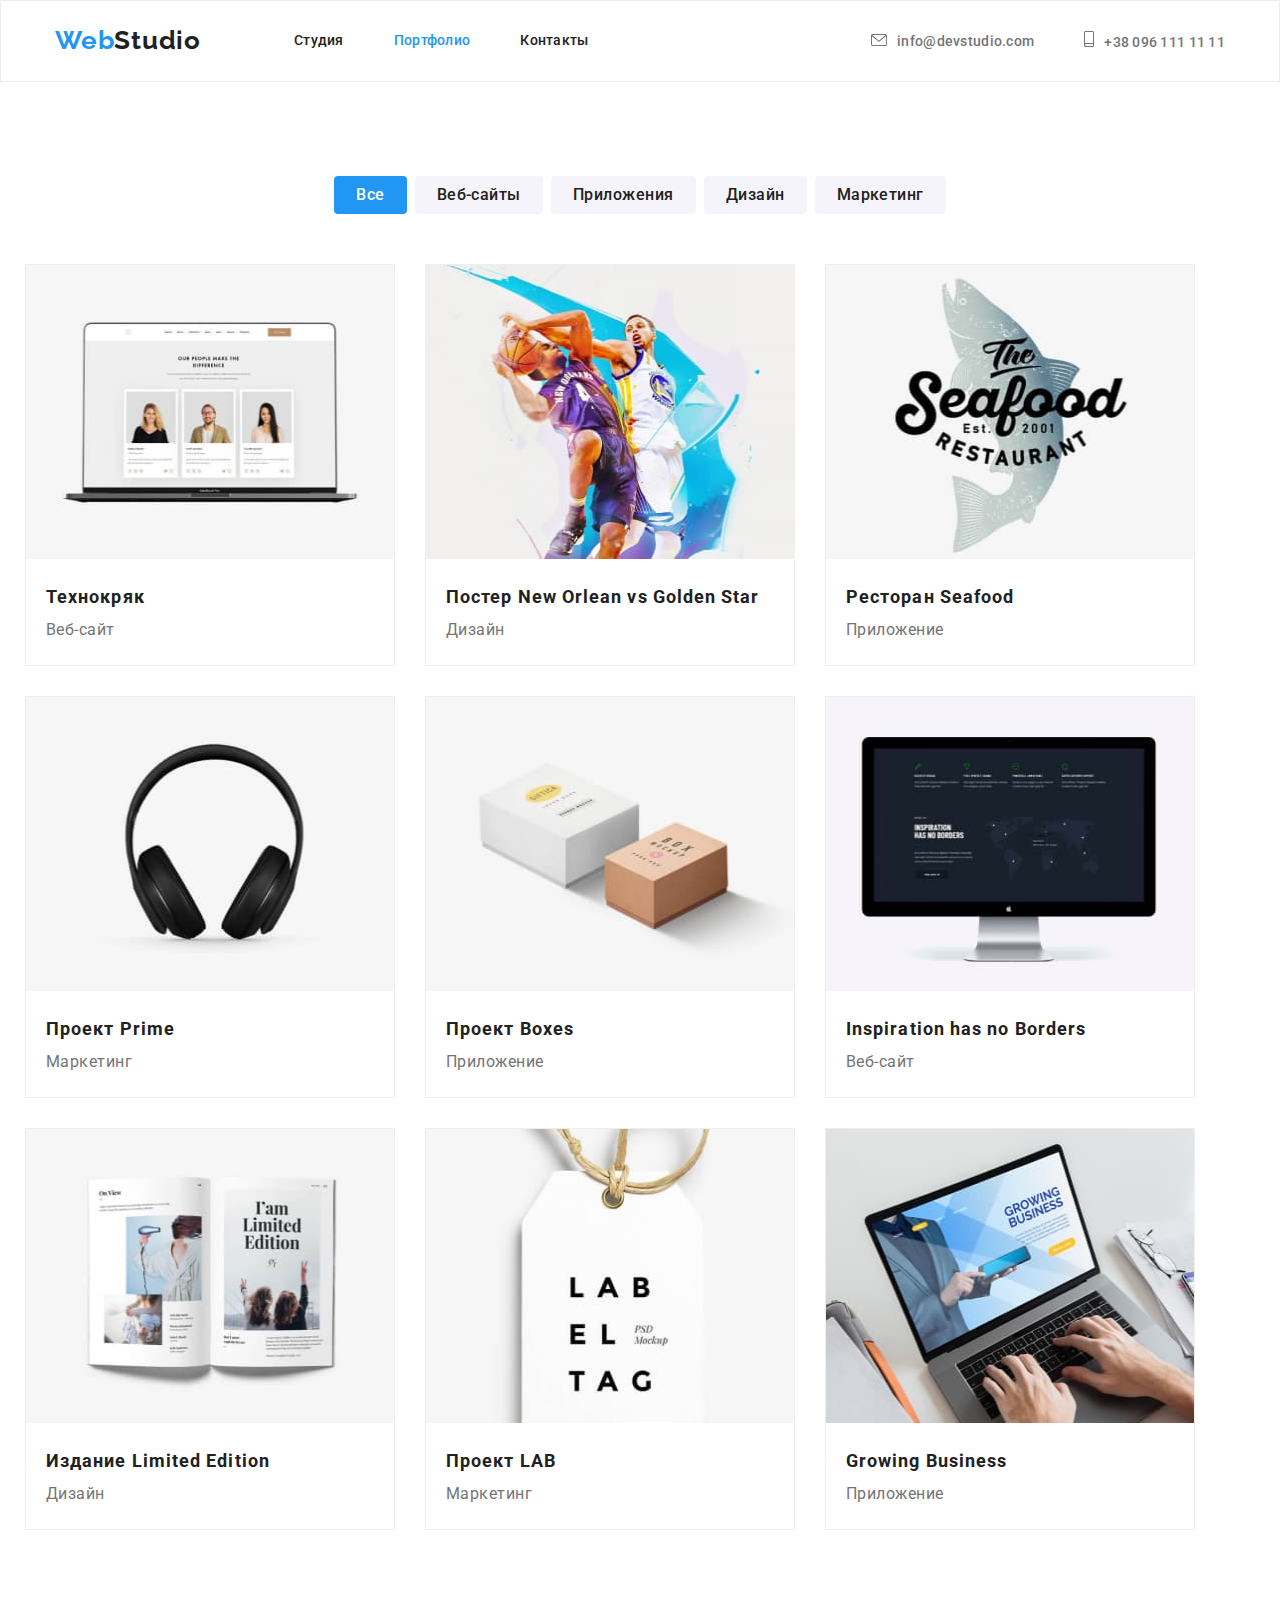
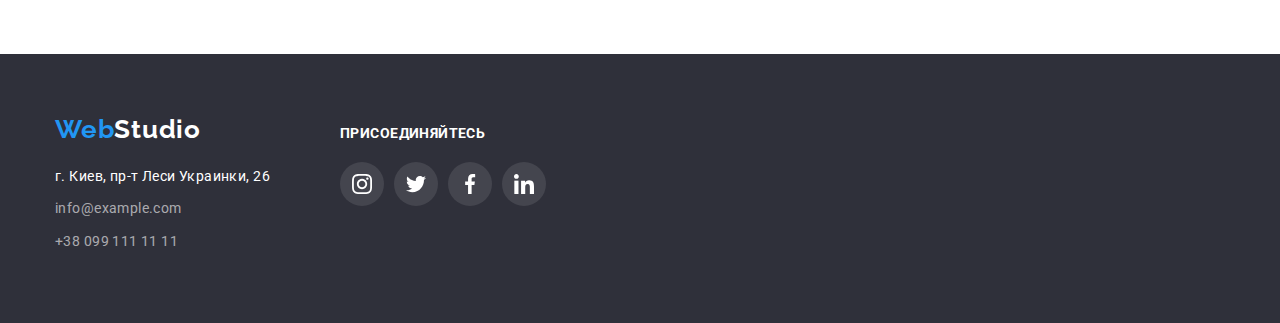
==== portfolio.html @ 17226422 "first-com" ====
<!DOCTYPE html>
<html lang="ru">

<head>
    <meta charset="UTF-8">
    <meta http-equiv="X-UA-Compatible" content="IE=edge">
    <meta name="viewport" content="width=device-width, initial-scale=1.0">
    <title>Портфолио</title>
    <link
        href="https://fonts.googleapis.com/css2?family=Raleway:wght@700&family=Roboto:wght@400;500;700;900&display=swap"
        rel="stylesheet">
    <link rel="stylesheet"
        href="https://github.com/sindresorhus/modern-normalize/blob/main/modern-normalize.css">
    <link rel="stylesheet" href="./css/styles.css">
</head>

<body>
    <header class="page-header">
        <div class="container header-container">
            <nav class="header-navigation">
                <a href="WebStudio" class="logo"><span
                        class="accent">Web</span>Studio</a>
                <ul class="header-list list">
                    <li class="header-item"><a href="./index.html"
                            class="header-link link">Студия</a></li>
                    <li class="header-item"><a href=""
                            class="header-link link current">Портфолио</a></li>
                    <li class="header-item"><a href=""
                            class="header-link link">Контакты</a></li>
                </ul>
            </nav>
            <ul class="connection-list list">
                <li class="list-item"><a class="list-link link"
                        href="maito:info@devstudio.com">
                        <svg class="list-link-icon" width="16" height="12">
                            <use href="./images/icons.svg#icon-envelope"></use>
                        </svg>info@devstudio.com</a></li>
                <li class="list-item"><a class="list-link link"
                        href="tel:+380961111111">
                        <svg class="list-link-icon" width="10" height="16">
                            <use href="./images/icons.svg#icon-smartphone">
                            </use>
                        </svg>+38 096 111 11 11</a></li>
            </ul>
        </div>
    </header>
    <main>
        <section class="portfolio">
            <div class="container">
                <h1 class="visually-hidden">Наши роботы</h1>
                <ul class="portfolio-list">
                    <li class="portfolio-item list"><button
                            class="portfolio-btn current"
                            type="button">Все</button></li>
                    <li class="portfolio-item list"><button
                            class="portfolio-btn"
                            type="button">Веб-сайты</button></li>
                    <li class="portfolio-item list"><button
                            class="portfolio-btn"
                            type="button">Приложения</button></li>
                    <li class="portfolio-item list"><button
                            class="portfolio-btn" type="button">Дизайн</button>
                    </li>
                    <li class="portfolio-item list"><button
                            class="portfolio-btn"
                            type="button">Маркетинг</button></li>
                </ul>
                <ul class="areas">
                    <li class="areas-list list">
                        <a href="" class="areas-link link">
                            <div class="areas-list-wrap"><img class="areas-img"
                                    src="./images/portfolio-1.jpg"
                                    alt="Менеджери команди" width="370"
                                    height="294">
                                <p class="areas-top-text">Технокряк это
                                    современная
                                    площадка распространения коронавируса.
                                    Компании
                                    используют эту платформу для цифрового
                                    шпионажа и атак на защищённые сервера
                                    конкурентов.
                                </p>
                            </div>
                            <div class="areas-info">
                                <h2 class="project">Технокряк</h2>
                                <p class="project-type">Веб-сайт</p>
                            </div>
                        </a>

                    </li>
                    <li class="areas-list list">
                        <a href="" class="areas-link link">
                            <img class="areas-img"
                                src="./images/portfolio-2.jpg" alt="Баскетбол"
                                width="370" height="294">
                            <div class="areas-info">
                                <h2 class="project">Постер <span lang="en">New
                                        Orlean vs Golden Star</span> </h2>
                                <p class="project-type">Дизайн</p>
                            </div>
                        </a>
                    </li>
                    <li class="areas-list list">
                        <a href="" class="areas-link link">
                            <img class="areas-img"
                                src="./images/portfolio-3.jpg"
                                alt="Лого ресторан" width="370" height="294">
                            <div class="areas-info">
                                <h2 class="project">Ресторан <span
                                        lang="en">Seafood</span></h2>
                                <p class="project-type">Приложение</p>
                            </div>
                        </a>
                    </li>
                    <li class="areas-list list">
                        <a href="" class="areas-link link">
                            <img class="areas-img"
                                src="./images/portfolio-4.jpg" alt="Наушники"
                                width="370" height="294">
                            <div class="areas-info">
                                <h2 class="project">Проект <span
                                        lang="en">Prime</span></h2>
                                <p class="project-type">Маркетинг</p>
                            </div>
                        </a>
                    </li>
                    <li class="areas-list list">
                        <a href="" class="areas-link link">
                            <img class="areas-img"
                                src="./images/portfolio-5.jpg" alt="Коробки"
                                width="370" height="294">
                            <div class="areas-info">
                                <h2 class="project">Проект <span
                                        lang="en">Boxes</span></h2>
                                <p class="project-type">Приложение</p>
                            </div>
                        </a>
                    </li>
                    <li class="areas-list list">
                        <a href="" class="areas-link link">
                            <img class="areas-img"
                                src="./images/portfolio-6.jpg" alt="Монитор"
                                width="370" height="294">
                            <div class="areas-info">
                                <h2 lang="en" class="project"> Inspiration has
                                    no
                                    Borders</h2>
                                <p class="project-type">Веб-сайт</p>
                            </div>
                    </li></a>
                    <li class="areas-list list">
                        <a href="" class="areas-link link">
                            <img class="areas-img"
                                src="./images/portfolio-7.jpg" alt="Журнал"
                                width="370" height="294">
                            <div class="areas-info">
                                <h2 class="project">Издание <span
                                        lang="en">Limited
                                        Edition</span></h2>
                                <p class="project-type">Дизайн</p>
                            </div>
                        </a>
                    </li>
                    <li class="areas-list list">
                        <a href="" class="areas-link link">
                            <img class="areas-img"
                                src="./images/portfolio-8.jpg" alt=""
                                width="370" height="294">
                            <div class="areas-info">
                                <h2 class="project">Проект <span
                                        lang="en">LAB</span></h2>
                                <p class="project-type">Маркетинг</p>
                            </div>
                        </a>
                    </li>
                    <li class="areas-list list">
                        <a href="" class="areas-link link">
                            <img class="areas-img"
                                src="./images/portfolio-9.jpg" alt="Ноутбук"
                                width="370" height="294">
                            <div class="areas-info">
                                <h2 lang="en" class="project"> Growing Business
                                </h2>
                                <p class="project-type">Приложение</p>
                            </div>
                        </a>
                    </li>
                </ul>
            </div>
        </section>
    </main>
    <footer class="footer">
        <div class="container">
            <address>
                <div class="general-footer">
                    <div class="footer-left">
                        <a href="WebStudio" class="logo-footer"><span
                                class="accent">Web</span>Studio</a>
                        <ul class="footer-list">
                            <li class="footer-item list">
                                <a href="https://goo.gl/maps/j7Fc2CZshxCDTY3r8"
                                    target="_blank"
                                    class="footer-address link">г. Киев, пр-т
                                    Леси Украинки, 26</a>
                            </li>
                            <li class="footer-item list ">
                                <a href="mailto:info@example.com"
                                    class="footer-link link">info@example.com</a>
                            </li>
                            <li class="footer-item list">
                                <a href="tel:+380991111111"
                                    class="footer-link link">+38 099 111 11
                                    11</a>
                            </li>
                        </ul>
                    </div>
                    <div class="footer-social-networks">
                        <h2 class="title-social-networks">присоединяйтесь</h2>
                        <ul class="footer-social-list list">
                            <li class="footer-social-item">
                                <a href="" class="footer-social-link">
                                    <svg class="footer-social-icon" width="20"
                                        height="20">
                                        <use
                                            href="./images/icons.svg#icon-instagram-2">
                                        </use>
                                    </svg>
                                </a>
                            </li>
                            <li class="footer-social-item">
                                <a href="" class="footer-social-link">
                                    <svg class="footer-social-icon" width="20"
                                        height="20">
                                        <use
                                            href="./images/icons.svg#icon-twitter-1">
                                        </use>
                                    </svg>
                                </a>
                            </li>
                            <li class="footer-social-item">
                                <a href="" class="footer-social-link">
                                    <svg class="footer-social-icon" width="20"
                                        height="20">
                                        <use
                                            href="./images/icons.svg#icon-facebook-1">
                                        </use>
                                    </svg>
                                </a>
                            </li>
                            <li class="footer-social-item">
                                <a href="" class="footer-social-link">
                                    <svg class="footer-social-icon" width="20"
                                        height="20">
                                        <use
                                            href="./images/icons.svg#icon-linkedin-1">
                                        </use>
                                    </svg>
                                </a>
                            </li>
                        </ul>
                    </div>
                </div>
            </address>
        </div>
    </footer>
</body>

</html>
---- css/styles.css ----
:root {
  --main-title-color: #212121;
  --main-text-color: #757575;
  --first-text-color: #ffffff;
  --second-text-color: rgba(255, 255, 255, 0.6);
  --accent-color: #2196f3;
  --main-background-color: #ffffff;
  --first-background-color: #2f303a;
  --second-background-color: #f5f4fa;
}
html {
  box-sizing: border-box;
}
*,
*::after,
*::before {
  box-sizing: inherit;
}
h1,
h2,
h3,
h4,
h5,
h6,
p {
  margin: 0;
}
ul {
  padding: 0;
  margin: 0;
}
button {
  cursor: pointer;
}

.link {
  text-decoration: none;
  color: inherit;
}
.list {
  list-style: none;
}

img {
  display: block;
  max-width: 100%;
  height: auto;
}
.visually-hidden {
  position: absolute;
  width: 1px;
  height: 1px;
  margin: -1px;
  border: 0;
  padding: 0;
  white-space: nowrap;
  clip-path: inset(100%);
  clip: rect(0 0 0 0);
  overflow: hidden;
}

body {
  margin: 0;
  font-family: Roboto, sans-serif;
  color: var(--main-text-color);
  background-color: var(--main-background-color);
}
.container {
  width: 1200px;
  padding-right: 15px;
  padding-left: 15px;
  margin: 0 auto;
}

.header-item .header-link.current,
.header-link .header-item.current {
  color: var(--accent-color);
}
.page-header {
  border: 1px solid #ececec;
}
.header-list {
  display: flex;
}
.header-navigation {
  display: flex;
}
.connection-list {
  display: flex;
  align-items: center;
  margin-left: auto;
}

.header-container {
  display: flex;
}
.header-link {
  font-weight: 500;
  font-size: 14px;
  line-height: 1.14;
  letter-spacing: 0.02em;
  color: var(--main-title-color);
  padding-top: 32px;
  padding-bottom: 32px;
  display: block;
  transition: color 250ms cubic-bezier(0.4, 0, 0.2, 1);
}
.header-link:hover,
.header-link:focus {
  color: var(--accent-color);
}
.header-item {
  margin-right: 50px;
}
.header-item:last-child {
  margin-right: 0;
}
.list-link-icon {
  fill: currentColor;
}
.list-item {
  margin-right: 50px;
}
.list-item:last-child {
  margin-right: 0;
}
.list-link {
  font-weight: 500;
  font-size: 14px;
  line-height: 1.14;
  letter-spacing: 0.02em;
  color: var(--main-text-color);
  transition: color 250ms cubic-bezier(0.4, 0, 0.2, 1);
}
.list-link:hover,
.list-link:focus {
  color: var(--accent-color);
}
.list-link-icon {
  margin-right: 10px;
}
/* logo */
.logo {
  font-family: Raleway, sans-serif;
  font-weight: 700;
  font-size: 26px;
  line-height: 1.19;
  letter-spacing: 0.03em;
  text-decoration: none;
  color: var(--main-title-color);
  margin: 24px 93px 25px 0;
}
.accent {
  color: var(--accent-color);
}

.hero {
  background-color: var(--first-background-color);
  background-image: linear-gradient(
      rgba(47, 48, 58, 0.4),
      rgba(47, 48, 58, 0.4)
    ),
    url(../images/Img-hero.jpg);
  background-repeat: no-repeat;
  background-position: center;
  background-size: cover;
  max-width: 1600px;
  height: 600px;
  padding: 200px 0;
  text-align: center;
  margin-right: auto;
  margin-left: auto;
}
.main-title {
  margin-top: 0;
  margin-bottom: 30px;
  font-weight: 900;
  font-size: 44px;
  line-height: 1.36;
  align-items: center;
  text-align: center;
  letter-spacing: 0.06em;
  text-transform: uppercase;
  color: var(--first-text-color);
}
.button: hover,
.button: focus {
}
.title-button {
  display: block;
  margin: 0 auto;
  cursor: pointer;
  font-family: inherit;
  font-weight: 700;
  font-size: 16px;
  line-height: 1.87;
  letter-spacing: 0.06em;
  border-radius: 4px;
  padding: 10px 32px;
  box-shadow: 0px 4px 4px rgba(0, 0, 0, 0.15)
  transition: color 250ms cubic-bezier(0.4, 0, 0.2, 1);
}
.title-button.current {
  color: var(--first-text-color);
  background-color: var(--accent-color);
}
/* Studio page */
.priority {
  padding-top: 94px;
  padding-bottom: 94px;
}
.priority-list {
  display: flex;
}

.priority-title {
  margin-top: 0;
  margin-bottom: 10px;
  font-weight: 700;
  font-size: 14px;
  line-height: 1.14;
  letter-spacing: 0.03em;
  text-transform: uppercase;
  color: var(--main-title-color);
}
.priority-text {
  font-size: 14px;
  line-height: 1.71;
  letter-spacing: 0.03em;
  color: var(--main-text-color);
}
.priority-item {
  width: 270px;
  margin-right: 30px;
}
.priority-container {
  width: 270px;
  height: 120px;
  background: #f5f4fa;
  border-radius: 4px;
  display: flex;
  justify-content: center;
  margin-bottom: 30px;
}
.priority-item:last-child {
  margin-right: 0;
}
.work {
  padding-bottom: 94px;
}
.work-title,
.team-staff,
.title-clients {
  margin-bottom: 50px;
  font-weight: 700;
  font-size: 36px;
  line-height: 1.17;
  letter-spacing: 0.03em;
  text-align: center;
  color: var(--main-title-color);
}
.work-list {
  display: flex;
}
.work-item {
  width: 370px;
  margin-right: 30px;
  position: relative;
}
.work-item:last-child {
  margin-right: 0;
}
.work-top-text {
  position: absolute;
  width: 100%;
  min-height: 70px;
  bottom: 0;
  left: 0;
  font-weight: 700;
  font-size: 14px;
  line-height: 1.14;
  letter-spacing: 0.03em;
  text-transform: uppercase;
  color: var(--first-text-color);
  text-transform: uppercase;
  background-color: rgba(47, 48, 58, 0.8);
  display: flex;
  align-items: center;
  justify-content: center;
}
.team {
  padding-top: 94px;
  padding-bottom: 94px;
  background-color: var(--second-background-color);
}

.staff-list {
  display: flex;
}
.persons {
  margin-right: 30px;
  max-width: 270px;
  box-shadow: 0px 1px 3px rgba(0, 0, 0, 0.12), 0px 1px 1px rgba(0, 0, 0, 0.14),
    0px 2px 1px rgba(0, 0, 0, 0.2);
  border-radius: 0px 0px 4px 4px;
  background-color: #ffffff;
}
.persons:last-child {
  margin-right: 0px;
}
.persons-img {
  width: 270px;
}
.persons-name {
  font-weight: 500;
  font-size: 16px;
  line-height: 1.19;
  text-align: center;
  letter-spacing: 0.03em;
  color: var(--main-title-color);
  margin-bottom: 10px;
}
.persons-position {
  font-size: 16px;
  line-height: 1.19;
  letter-spacing: 0.03em;
  text-align: center;
  color: var(--main-text-color);
  margin-bottom: 16px;
}
.persons-info {
  padding-top: 30px;
  padding-bottom: 30px;
}
.persons-social-list {
  display: flex;
  justify-content: center;
}
.persons-social-item {
  width: 44px;
  height: 44px;
}
.persons-social-item + .persons-social-item {
  margin-left: 10px;
}
.persons-social-link {
  width: 100%;
  height: 100%;
  border-radius: 50%;
  display: flex;
  justify-content: center;
  align-items: center;
  background-color: var(--main-background-color);
  color: #afb1b8;
  transition: color 250ms cubic-bezier(0.4, 0, 0.2, 1),
    background-color 250ms cubic-bezier(0.4, 0, 0.2, 1);
}
.persons-social-link:hover,
.persons-social-link:focus {
  background-color: var(--accent-color);
  color: var(--first-text-color);
}
.persons-social-icon {
  fill: currentColor;
}

.clients {
  padding-top: 94px;
  padding-bottom: 94px;
}
.clients-list {
  display: flex;
  justify-content: space-between;
}
.clients-list-item {
  width: 170px;
  height: 92px;
}
.clients-list-link {
  width: 100%;
  height: 100%;
  display: flex;
  align-items: center;
  justify-content: center;
  color: #afb1b8;
  border: 1px solid #afb1b8;
  box-sizing: border-box;
  border-radius: 4px;
  transition: color 250ms cubic-bezier(0.4, 0, 0.2, 1),
    border-color 250ms cubic-bezier(0.4, 0, 0.2, 1);
}
.clients-list-link:hover,
.clients-list-link:focus {
  border-color: var(--accent-color);
  color: var(--accent-color);
}
.clients-icon {
  fill: currentColor;
}

/* Portfolio */
.portfolio {
  padding-top: 94px;
  padding-bottom: 94px;
}
.portfolio-btn {
  cursor: pointer;
  font-family: inherit;
  font-weight: 500;
  font-size: 16px;
  line-height: 1.62;
  letter-spacing: 0.03em;
  color: var(--main-title-color);
  background-color: var(--second-background-color);
  border-radius: 4px;
  padding: 6px 22px;
  border: transparent;
  transition: color 250ms cubic-bezier(0.4, 0, 0.2, 1),
    box-shadow 250ms cubic-bezier(0.4, 0, 0.2, 1),
    background-color 250ms cubic-bezier(0.4, 0, 0.2, 1);
}
.portfolio-btn:hover,
.portfolio-btn:focus {
  color: var(--first-text-color);
  background-color: var(--accent-color);
  box-shadow: 0px 3px 1px rgba(0, 0, 0, 0.1), 0px 1px 2px rgba(0, 0, 0, 0.08),
    0px 2px 2px rgba(0, 0, 0, 0.12);
}
.portfolio-item {
  margin-right: 8px;
}
.portfolio-item:last-child {
  margin-right: 0;
}
.portfolio-item .portfolio-btn.current {
  color: var(--first-text-color);
  background-color: var(--accent-color);
}

.portfolio-list {
  display: flex;
  justify-content: center;
  margin-bottom: 50px;
}
.areas-info {
  padding: 20px;
}
.areas-img {
  width: 370px;
  height: 294px;
}

.project {
  font-weight: 700;
  font-size: 18px;
  line-height: 2;
  letter-spacing: 0.06em;
  color: var(--main-title-color);
}
.project-type {
  font-size: 16px;
  line-height: 1.87;
  letter-spacing: 0.03em;
  color: var(--main-text-color);
}
.areas {
  display: flex;
  flex-wrap: wrap;
  margin-left: -30px;
}
.areas-list {
  width: 370px;
  flex-basis: calc(100 / 3 - 30px);
  margin-right: 30px;
  margin-bottom: 30px;
  background: #ffffff;
  border: 1px solid #eeeeee;
  box-sizing: border-box;
}
.areas-list:hover .areas-top-text{
transform: translateY(0);
}
.areas-list:nth-child(3n + 3) {
  margin-right: 0px;
}
.areas-link {
  display: block;
  transition: box-shadow 250ms cubic-bezier(0.4, 0, 0.2, 1);
}
.areas-link:focus,
.areas-link:hover {
  box-shadow: 0px 1px 1px rgba(0, 0, 0, 0.12), 0px 4px 4px rgba(0, 0, 0, 0.06),
    1px 4px 6px rgba(0, 0, 0, 0.16);
}
.areas-list-wrap {
  position: relative;
  overflow: hidden;
}
.areas-top-text {
  position: absolute;
  top: 0;
  left: 0;
  padding: 63px 24px;
  font-size: 18px;
  line-height: 1.56;
  color: var(--first-text-color);
  background-color: rgba(33, 150, 243, 0.9);
  transform: translateY(100%);
  transition: transform 250ms cubic-bezier(0.4, 0, 0.2, 1);
  height: 100%;
}
/* Footer */
.general-footer {
  display: flex;
  align-items: baseline;
}
.footer {
  background-color: var(--first-background-color);
  padding-top: 60px;
  padding-bottom: 60px;
}

.logo-footer {
  display: inline-block;
  font-family: Raleway, sans-serif;
  font-style: normal;
  font-weight: 700;
  font-size: 26px;
  line-height: 1.19;
  letter-spacing: 0.03em;
  text-decoration: none;
  color: var(--first-text-color);
  margin-bottom: 20px;
}

.footer-address {
  font-style: normal;
  font-size: 14px;
  line-height: 1.71;
  letter-spacing: 0.03em;
  color: var(--first-text-color);
  transition: color 250ms cubic-bezier(0.4, 0, 0.2, 1);
}
.footer-address:hover,
.footer-address:focus {
  color: var(--accent-color);
}
.footer-item {
  margin-bottom: 9px;
}
.footer-link {
  font-style: normal;
  font-size: 14px;
  line-height: 1.71;
  letter-spacing: 0.03em;
  color: var(--second-text-color);
  transition: color 250ms cubic-bezier(0.4, 0, 0.2, 1);
}
.footer-link:hover,
.footer-link:focus {
  color: var(--accent-color);
}
.footer-social-networks {
  margin-left: 70px;
}
.title-social-networks {
  font-style: normal;
  font-weight: 700;
  font-size: 14px;
  line-height: 1.14;
  letter-spacing: 0.03em;
  text-transform: uppercase;
  color: var(--first-text-color);
  margin-bottom: 20px;
}
.footer-social-list {
  display: flex;
}
.footer-social-item {
  width: 44px;
  height: 44px;
}
.footer-social-item + .footer-social-item {
  margin-left: 10px;
}
.footer-social-link {
  width: 100%;
  height: 100%;
  border-radius: 50%;
  display: flex;
  justify-content: center;
  align-items: center;
  background-color: rgba(255, 255, 255, 0.1);
  color: var(--first-text-color);
  transition: background-color 250ms cubic-bezier(0.4, 0, 0.2, 1);
}
.footer-social-link:hover,
.footer-social-link:focus {
  background-color: var(--accent-color);
}
.footer-social-icon {
  fill: currentColor;
}
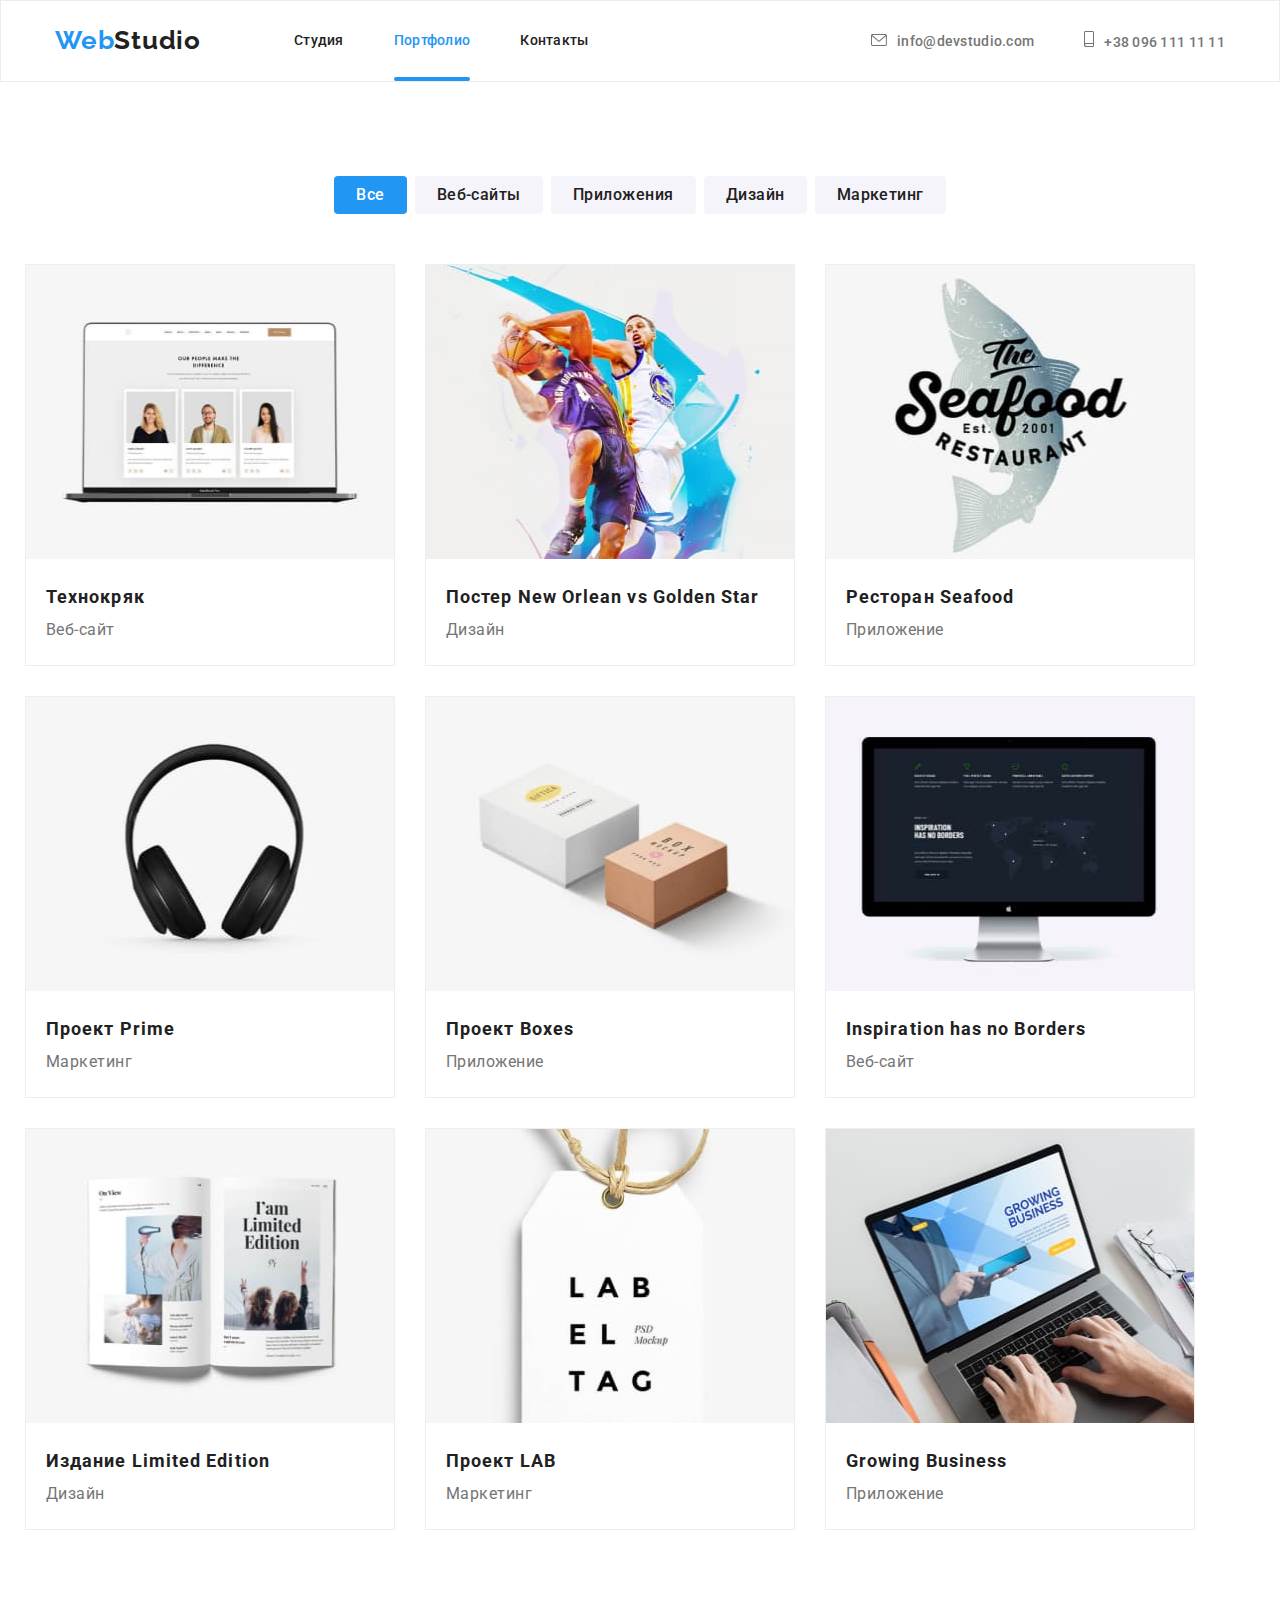
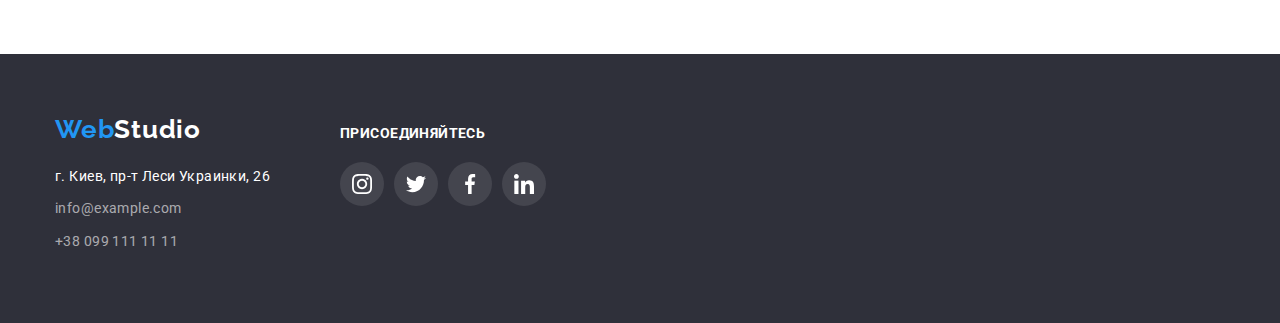
==== commit 6666abec: "without-checking" ====
--- a/portfolio.html
+++ b/portfolio.html
@@ -24,7 +24,8 @@
                     <li class="header-item"><a href="./index.html"
                             class="header-link link">Студия</a></li>
                     <li class="header-item"><a href=""
-                            class="header-link link current">Портфолио</a></li>
+                            class="header-link link current active">Портфолио</a>
+                    </li>
                     <li class="header-item"><a href=""
                             class="header-link link">Контакты</a></li>
                 </ul>
@@ -90,9 +91,19 @@
                     </li>
                     <li class="areas-list list">
                         <a href="" class="areas-link link">
-                            <img class="areas-img"
-                                src="./images/portfolio-2.jpg" alt="Баскетбол"
-                                width="370" height="294">
+                            <div class="areas-list-wrap">
+                                <img class="areas-img"
+                                    src="./images/portfolio-2.jpg"
+                                    alt="Баскетбол" width="370" height="294">
+                                <p class="areas-top-text">Технокряк это
+                                    современная
+                                    площадка распространения коронавируса.
+                                    Компании
+                                    используют эту платформу для цифрового
+                                    шпионажа и атак на защищённые сервера
+                                    конкурентов.
+                                </p>
+                            </div>
                             <div class="areas-info">
                                 <h2 class="project">Постер <span lang="en">New
                                         Orlean vs Golden Star</span> </h2>
@@ -102,9 +113,20 @@
                     </li>
                     <li class="areas-list list">
                         <a href="" class="areas-link link">
-                            <img class="areas-img"
-                                src="./images/portfolio-3.jpg"
-                                alt="Лого ресторан" width="370" height="294">
+                            <div class="areas-list-wrap">
+                                <img class="areas-img"
+                                    src="./images/portfolio-3.jpg"
+                                    alt="Лого ресторан" width="370"
+                                    height="294">
+                                <p class="areas-top-text">Технокряк это
+                                    современная
+                                    площадка распространения коронавируса.
+                                    Компании
+                                    используют эту платформу для цифрового
+                                    шпионажа и атак на защищённые сервера
+                                    конкурентов.
+                                </p>
+                            </div>
                             <div class="areas-info">
                                 <h2 class="project">Ресторан <span
                                         lang="en">Seafood</span></h2>
@@ -114,9 +136,19 @@
                     </li>
                     <li class="areas-list list">
                         <a href="" class="areas-link link">
-                            <img class="areas-img"
-                                src="./images/portfolio-4.jpg" alt="Наушники"
-                                width="370" height="294">
+                            <div class="areas-list-wrap">
+                                <img class="areas-img"
+                                    src="./images/portfolio-4.jpg"
+                                    alt="Наушники" width="370" height="294">
+                                <p class="areas-top-text">Технокряк это
+                                    современная
+                                    площадка распространения коронавируса.
+                                    Компании
+                                    используют эту платформу для цифрового
+                                    шпионажа и атак на защищённые сервера
+                                    конкурентов.
+                                </p>
+                            </div>
                             <div class="areas-info">
                                 <h2 class="project">Проект <span
                                         lang="en">Prime</span></h2>
@@ -126,9 +158,19 @@
                     </li>
                     <li class="areas-list list">
                         <a href="" class="areas-link link">
-                            <img class="areas-img"
-                                src="./images/portfolio-5.jpg" alt="Коробки"
-                                width="370" height="294">
+                            <div class="areas-list-wrap">
+                                <img class="areas-img"
+                                    src="./images/portfolio-5.jpg" alt="Коробки"
+                                    width="370" height="294">
+                                <p class="areas-top-text">Технокряк это
+                                    современная
+                                    площадка распространения коронавируса.
+                                    Компании
+                                    используют эту платформу для цифрового
+                                    шпионажа и атак на защищённые сервера
+                                    конкурентов.
+                                </p>
+                            </div>
                             <div class="areas-info">
                                 <h2 class="project">Проект <span
                                         lang="en">Boxes</span></h2>
@@ -138,9 +180,19 @@
                     </li>
                     <li class="areas-list list">
                         <a href="" class="areas-link link">
-                            <img class="areas-img"
-                                src="./images/portfolio-6.jpg" alt="Монитор"
-                                width="370" height="294">
+                            <div class="areas-list-wrap">
+                                <img class="areas-img"
+                                    src="./images/portfolio-6.jpg" alt="Монитор"
+                                    width="370" height="294">
+                                <p class="areas-top-text">Технокряк это
+                                    современная
+                                    площадка распространения коронавируса.
+                                    Компании
+                                    используют эту платформу для цифрового
+                                    шпионажа и атак на защищённые сервера
+                                    конкурентов.
+                                </p>
+                            </div>
                             <div class="areas-info">
                                 <h2 lang="en" class="project"> Inspiration has
                                     no
@@ -150,9 +202,19 @@
                     </li></a>
                     <li class="areas-list list">
                         <a href="" class="areas-link link">
-                            <img class="areas-img"
-                                src="./images/portfolio-7.jpg" alt="Журнал"
-                                width="370" height="294">
+                            <div class="areas-list-wrap">
+                                <img class="areas-img"
+                                    src="./images/portfolio-7.jpg" alt="Журнал"
+                                    width="370" height="294">
+                                <p class="areas-top-text">Технокряк это
+                                    современная
+                                    площадка распространения коронавируса.
+                                    Компании
+                                    используют эту платформу для цифрового
+                                    шпионажа и атак на защищённые сервера
+                                    конкурентов.
+                                </p>
+                            </div>
                             <div class="areas-info">
                                 <h2 class="project">Издание <span
                                         lang="en">Limited
@@ -163,9 +225,19 @@
                     </li>
                     <li class="areas-list list">
                         <a href="" class="areas-link link">
-                            <img class="areas-img"
-                                src="./images/portfolio-8.jpg" alt=""
-                                width="370" height="294">
+                            <div class="areas-list-wrap">
+                                <img class="areas-img"
+                                    src="./images/portfolio-8.jpg" alt=""
+                                    width="370" height="294">
+                                <p class="areas-top-text">Технокряк это
+                                    современная
+                                    площадка распространения коронавируса.
+                                    Компании
+                                    используют эту платформу для цифрового
+                                    шпионажа и атак на защищённые сервера
+                                    конкурентов.
+                                </p>
+                            </div>
                             <div class="areas-info">
                                 <h2 class="project">Проект <span
                                         lang="en">LAB</span></h2>
@@ -175,9 +247,19 @@
                     </li>
                     <li class="areas-list list">
                         <a href="" class="areas-link link">
-                            <img class="areas-img"
-                                src="./images/portfolio-9.jpg" alt="Ноутбук"
-                                width="370" height="294">
+                            <div class="areas-list-wrap">
+                                <img class="areas-img"
+                                    src="./images/portfolio-9.jpg" alt="Ноутбук"
+                                    width="370" height="294">
+                                <p class="areas-top-text">Технокряк это
+                                    современная
+                                    площадка распространения коронавируса.
+                                    Компании
+                                    используют эту платформу для цифрового
+                                    шпионажа и атак на защищённые сервера
+                                    конкурентов.
+                                </p>
+                            </div>
                             <div class="areas-info">
                                 <h2 lang="en" class="project"> Growing Business
                                 </h2>
--- a/css/styles.css
+++ b/css/styles.css
@@ -104,6 +104,7 @@
   padding-bottom: 32px;
   display: block;
   transition: color 250ms cubic-bezier(0.4, 0, 0.2, 1);
+  position: relative;
 }
 .header-link:hover,
 .header-link:focus {
@@ -114,6 +115,16 @@
 }
 .header-item:last-child {
   margin-right: 0;
+}
+.header-link.active::after {
+  content: "";
+  width: 100%;
+  height: 4px;
+  background-color: var(--accent-color);
+  border-radius: 2px;
+  position: absolute;
+  left: 0;
+  bottom: 0;
 }
 .list-link-icon {
   fill: currentColor;
@@ -197,10 +208,13 @@
   letter-spacing: 0.06em;
   border-radius: 4px;
   padding: 10px 32px;
-  box-shadow: 0px 4px 4px rgba(0, 0, 0, 0.15)
-  transition: color 250ms cubic-bezier(0.4, 0, 0.2, 1);
-}
-.title-button.current {
+  transition: color 250ms cubic-bezier(0.4, 0, 0.2, 1),
+    box-shadow 250ms cubic-bezier(0.4, 0, 0.2, 1),
+    background-color 250ms cubic-bezier(0.4, 0, 0.2, 1);
+}
+.title-button:hover,
+.title-button:focus {
+  box-shadow: 0px 4px 4px rgba(78, 73, 73, 0.15);
   color: var(--first-text-color);
   background-color: var(--accent-color);
 }
@@ -240,6 +254,7 @@
   border-radius: 4px;
   display: flex;
   justify-content: center;
+  align-items: center;
   margin-bottom: 30px;
 }
 .priority-item:last-child {
@@ -470,15 +485,15 @@
 }
 .areas-list {
   width: 370px;
-  flex-basis: calc(100 / 3 - 30px);
+  flex-basis: calc(100% / 3 - 30px);
   margin-right: 30px;
   margin-bottom: 30px;
   background: #ffffff;
   border: 1px solid #eeeeee;
   box-sizing: border-box;
 }
-.areas-list:hover .areas-top-text{
-transform: translateY(0);
+.areas-list:hover .areas-top-text {
+  transform: translateY(0);
 }
 .areas-list:nth-child(3n + 3) {
   margin-right: 0px;
@@ -508,6 +523,7 @@
   transform: translateY(100%);
   transition: transform 250ms cubic-bezier(0.4, 0, 0.2, 1);
   height: 100%;
+  overflow: auto;
 }
 /* Footer */
 .general-footer {
@@ -601,3 +617,46 @@
 .footer-social-icon {
   fill: currentColor;
 }
+.backdrop {
+  width: 100vw;
+  height: 100vh;
+  background-color: rgba(0, 0, 0, 0.2);
+  position: fixed;
+  top: 0;
+  left: 0;
+  transition: opacity 1000ms, visibility 1000ms;
+}
+.backdrop.is-hidden .modal {
+  transform: scale(1.5) rotate(200deg) translate(100px, 100px);
+}
+.modal {
+  width: 528px;
+  height: 581px;
+  background-color: var(--second-background-color);
+  box-shadow: 0px 1px 3px rgba(0, 0, 0, 0.12), 0px 1px 1px rgba(0, 0, 0, 0.14),
+    0px 2px 1px rgba(0, 0, 0, 0.2);
+  border-radius: 4px;
+  position: absolute;
+  top: 50%;
+  left: 50%;
+  transform: scale(1) rotate(0) translate(-50%, -50%);
+  transition: transform 300ms;
+}
+.modal-close {
+  position: absolute;
+  top: 8px;
+  right: 8px;
+  width: 30px;
+  height: 30px;
+  background-color: transparent;
+  border: 1px solid rgba(0, 0, 0, 0.1);
+  border-radius: 50%;
+  display: flex;
+  justify-content: center;
+  align-items: center;
+}
+.is-hidden {
+  visibility: hidden;
+  opacity: 0;
+  pointer-events: none;
+}
